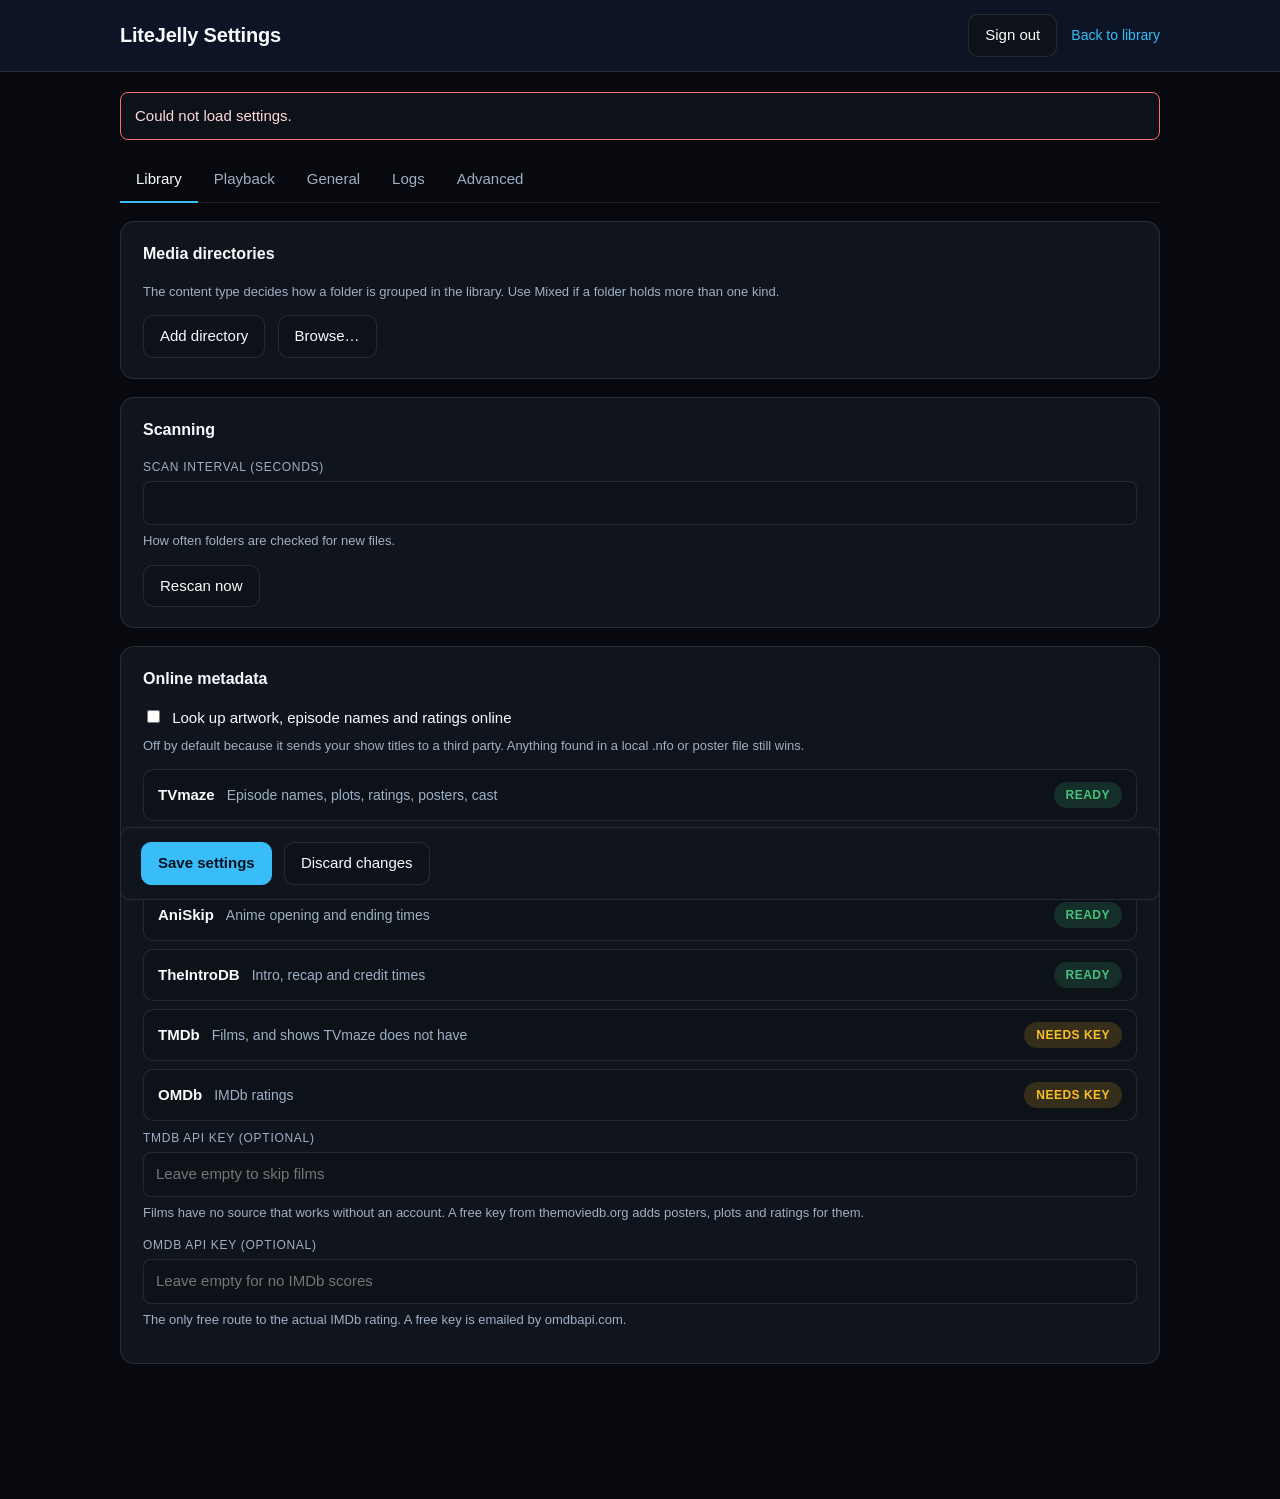
==== static/admin.html @ d5fb0f37 "Make the settings page look like the product it configures The admin page had its own palette, its o" ====
<!DOCTYPE html>
<html lang="en">
<head>
<meta charset="utf-8">
<meta name="viewport" content="width=device-width, initial-scale=1">
<meta name="robots" content="noindex">
<title>LiteJelly · Settings</title>
<link rel="stylesheet" href="/static/admin.css">
</head>
<body>
<header class="bar">
  <div class="bar-inner">
    <h1>LiteJelly Settings</h1>
    <div class="bar-actions">
      <span id="who" class="who" hidden></span>
      <button type="button" class="btn" id="sign-out" hidden>Sign out</button>
      <a class="link" href="/">Back to library</a>
    </div>
  </div>
</header>

<div id="gate" class="wrap" hidden>
  <section class="card gate-card">
    <form id="setup-form" hidden>
      <h2>Create the admin account</h2>
      <p class="hint">
        Choose the username and password used to reach these settings. Until
        this is done the library works, but nothing here can be changed.
      </p>
      <div class="field">
        <label for="setup-username">Username</label>
        <input type="text" id="setup-username" autocomplete="username" spellcheck="false">
      </div>
      <div class="field">
        <label for="setup-password">Password</label>
        <input type="password" id="setup-password" autocomplete="new-password">
        <p class="hint" id="setup-rule">At least 8 characters.</p>
      </div>
      <div class="field">
        <label for="setup-confirm">Confirm password</label>
        <input type="password" id="setup-confirm" autocomplete="new-password">
      </div>
      <button type="submit" class="btn primary">Create account</button>
      <p id="setup-error" class="gate-error" role="alert" hidden></p>
    </form>

    <div id="setup-remote" hidden>
      <h2>Finish setup on the server</h2>
      <p class="hint">
        No admin account exists yet. The first one has to be created on the
        machine running LiteJelly, so that nobody else on the network can claim
        it first. Open this page there and come back.
      </p>
    </div>

    <form id="login-form" hidden>
      <h2>Sign in</h2>
      <div class="field">
        <label for="login-username">Username</label>
        <input type="text" id="login-username" autocomplete="username" spellcheck="false">
      </div>
      <div class="field">
        <label for="login-password">Password</label>
        <input type="password" id="login-password" autocomplete="current-password">
      </div>
      <button type="submit" class="btn primary">Sign in</button>
      <p id="login-error" class="gate-error" role="alert" hidden></p>
    </form>
  </section>
</div>

<main id="main" class="wrap" hidden>

  <p id="setup" class="banner setup" hidden>
    <strong>Welcome.</strong> Add a media folder below and save. The library
    stays empty until you do.
  </p>
  <p id="banner" class="banner" hidden></p>

  <nav class="tabs" id="tabs" role="tablist">
    <button type="button" class="tab" role="tab" data-panel="panel-library" aria-selected="true">Library</button>
    <button type="button" class="tab" role="tab" data-panel="panel-playback" aria-selected="false">Playback</button>
    <button type="button" class="tab" role="tab" data-panel="panel-general" aria-selected="false">General</button>
    <button type="button" class="tab" role="tab" data-panel="panel-logs" aria-selected="false">Logs</button>
    <button type="button" class="tab" role="tab" data-panel="panel-advanced" aria-selected="false">Advanced</button>
  </nav>

  <form id="form">

    <!-- Library -->
    <div class="panel" id="panel-library" role="tabpanel">
      <section class="card">
        <h2>Media directories</h2>
        <p class="hint">
          The content type decides how a folder is grouped in the library. Use
          Mixed if a folder holds more than one kind.
        </p>
        <ul class="dirs" id="dirs"></ul>
        <div class="actions">
          <button type="button" class="btn" id="add-dir">Add directory</button>
          <button type="button" class="btn" id="browse">Browse…</button>
        </div>
      </section>

      <section class="card">
        <h2>Scanning</h2>
        <div class="field">
          <label for="scan_interval">Scan interval (seconds)</label>
          <input type="number" id="scan_interval" name="scan_interval" min="5" max="86400">
          <p class="hint">How often folders are checked for new files.</p>
        </div>
        <div class="actions">
          <button type="button" class="btn" id="rescan">Rescan now</button>
          <span id="rescan-status" class="save-status" role="status"></span>
        </div>
      </section>

      <section class="card">
        <h2>Online metadata</h2>
        <div class="field check">
          <label>
            <input type="checkbox" id="online_metadata" name="online_metadata">
            Look up artwork, episode names and ratings online
          </label>
          <p class="hint">
            Off by default because it sends your show titles to a third party.
            Anything found in a local .nfo or poster file still wins.
          </p>
        </div>

        <div id="providers">
          <div class="provider">
            <span class="provider-name">TVmaze</span>
            <span class="provider-role">Episode names, plots, ratings, posters, cast</span>
            <span class="pill ready">Ready</span>
          </div>
          <div class="provider">
            <span class="provider-name">AniList</span>
            <span class="provider-role">Anime titles, scores, cover art</span>
            <span class="pill ready">Ready</span>
          </div>
          <div class="provider">
            <span class="provider-name">AniSkip</span>
            <span class="provider-role">Anime opening and ending times</span>
            <span class="pill ready">Ready</span>
          </div>
          <div class="provider">
            <span class="provider-name">TheIntroDB</span>
            <span class="provider-role">Intro, recap and credit times</span>
            <span class="pill ready">Ready</span>
          </div>
          <div class="provider">
            <span class="provider-name">TMDb</span>
            <span class="provider-role">Films, and shows TVmaze does not have</span>
            <span class="pill needs-key" id="tmdb-status">Needs key</span>
          </div>
          <div class="provider">
            <span class="provider-name">OMDb</span>
            <span class="provider-role">IMDb ratings</span>
            <span class="pill needs-key" id="omdb-status">Needs key</span>
          </div>
        </div>

        <div class="field">
          <label for="tmdb_api_key">TMDb API key (optional)</label>
          <input type="text" id="tmdb_api_key" name="tmdb_api_key" spellcheck="false"
                 autocomplete="off" placeholder="Leave empty to skip films">
          <p class="hint">
            Films have no source that works without an account. A free key from
            themoviedb.org adds posters, plots and ratings for them.
          </p>
        </div>
        <div class="field">
          <label for="omdb_api_key">OMDb API key (optional)</label>
          <input type="text" id="omdb_api_key" name="omdb_api_key" spellcheck="false"
                 autocomplete="off" placeholder="Leave empty for no IMDb scores">
          <p class="hint">
            The only free route to the actual IMDb rating. A free key is
            emailed by omdbapi.com.
          </p>
        </div>
      </section>
    </div>

    <!-- Playback -->
    <div class="panel" id="panel-playback" role="tabpanel" hidden>
      <section class="card">
        <h2>Playback</h2>
        <div class="field check">
          <label>
            <input type="checkbox" id="allow_hevc_direct" name="allow_hevc_direct">
            Allow HEVC direct play
          </label>
          <p class="hint">
            Turn this on only if your TV decodes HEVC. When off, HEVC is
            re-encoded to H.264, which costs CPU but plays anywhere.
          </p>
        </div>
        <div class="field">
          <label for="tc_resolution">Default quality when transcoding</label>
          <select id="tc_resolution" name="resolution">
            <option value="1920x1080">1080p</option>
            <option value="1280x720">720p</option>
            <option value="854x480">480p</option>
            <option value="640x360">360p</option>
          </select>
          <p class="hint">
            Never upscales; smaller sources keep their own size. Viewers can
            still pick a different quality while watching.
          </p>
        </div>
      </section>
    </div>

    <!-- General -->
    <div class="panel" id="panel-general" role="tabpanel" hidden>
      <section class="card">
        <h2>Server</h2>
        <div class="field">
          <label for="server_name">Server name</label>
          <input type="text" id="server_name" name="server_name" maxlength="64">
          <p class="hint">Shown in the library header.</p>
        </div>
        <div class="row">
          <div class="field">
            <label for="host">Bind address</label>
            <input type="text" id="host" name="host">
            <p class="hint">Restart required. 0.0.0.0 listens on every interface.</p>
          </div>
          <div class="field">
            <label for="port">Port</label>
            <input type="number" id="port" name="port" min="1" max="65535">
            <p class="hint">Restart required.</p>
          </div>
        </div>
      </section>

      <section class="card">
        <h2>Admin account</h2>
        <p class="hint">
          These settings are reachable from any device on the network, so they
          are protected by this account rather than by where you are.
        </p>
        <!-- Not a <form>: this panel already sits inside one, and nesting
             forms makes the browser drop the inner element. -->
        <div id="account-fields">
          <div class="field">
            <label for="acct-username">Username</label>
            <input type="text" id="acct-username" autocomplete="username" spellcheck="false">
          </div>
          <div class="field">
            <label for="acct-current">Current password</label>
            <input type="password" id="acct-current" autocomplete="current-password">
          </div>
          <div class="row">
            <div class="field">
              <label for="acct-new">New password</label>
              <input type="password" id="acct-new" autocomplete="new-password">
            </div>
            <div class="field">
              <label for="acct-confirm">Confirm new password</label>
              <input type="password" id="acct-confirm" autocomplete="new-password">
            </div>
          </div>
          <button type="button" class="btn" id="acct-save">Update account</button>
          <span id="acct-status" class="save-status" role="status"></span>
          <p class="hint">Changing this signs out every other device.</p>
        </div>
      </section>

      <section class="card">
        <h2>Status</h2>
        <dl class="status">
          <dt>Version</dt><dd id="stat-version">—</dd>
          <dt>Videos indexed</dt><dd id="stat-videos">—</dd>
          <dt>ffmpeg</dt><dd id="stat-ffmpeg">—</dd>
          <dt>ffprobe</dt><dd id="stat-ffprobe">—</dd>
          <dt>Settings file</dt><dd id="stat-settings">—</dd>
        </dl>
      </section>
    </div>

    <!-- Logs -->
    <div class="panel" id="panel-logs" role="tabpanel" hidden>
      <section class="card">
        <h2>Detail level</h2>
        <div class="field">
          <label for="log_verbosity">Record</label>
          <select id="log_verbosity" name="log_verbosity">
            <option value="info">Normal — activity, warnings and errors</option>
            <option value="debug">Debug — plus diagnostic detail</option>
            <option value="trace">Trace — everything, very noisy</option>
          </select>
          <p class="hint">
            Warnings and errors are always recorded. Debug and trace are for
            chasing a specific problem; leave them off for day-to-day use.
            Takes effect immediately.
          </p>
        </div>
        <div class="field check">
          <label>
            <input type="checkbox" id="log_to_file" name="log_to_file">
            Write logs to a file
          </label>
          <p class="hint" id="log-path">Restart required to start or stop the file.</p>
        </div>
        <div class="field check">
          <label>
            <input type="checkbox" id="log_to_console" name="log_to_console">
            Also print logs to the terminal
          </label>
          <p class="hint">
            Off by default so the terminal stays quiet. Warnings and errors are
            printed either way. Takes effect immediately.
          </p>
        </div>
      </section>

      <section class="card">
        <h2>Recent logs</h2>
        <div class="log-tools">
          <label class="inline-field">
            <span>Show</span>
            <select id="log-filter">
              <option value="">Everything recorded</option>
              <option value="info">Info and above</option>
              <option value="warning">Warnings and errors</option>
              <option value="error">Errors only</option>
            </select>
          </label>
          <label class="inline-field">
            <span>Lines</span>
            <select id="log-lines">
              <option value="100">100</option>
              <option value="300" selected>300</option>
              <option value="1000">1000</option>
            </select>
          </label>
          <label class="inline-field checkbox">
            <input type="checkbox" id="log-auto">
            <span>Auto-refresh</span>
          </label>
          <button type="button" class="btn" id="log-refresh">Refresh</button>
          <button type="button" class="btn danger" id="log-clear">Clear log</button>
        </div>
        <pre class="log-view" id="log-view" tabindex="0" aria-live="off"></pre>
        <p class="hint" id="log-meta"></p>
      </section>
    </div>

    <!-- Advanced -->
    <div class="panel" id="panel-advanced" role="tabpanel" hidden>
      <p class="hint lead">
        The defaults suit most setups. Change these only if you are working
        around a specific problem.
      </p>

      <section class="card">
        <h2>Transcoding</h2>
        <div class="row">
          <div class="field">
            <label for="tc_preset">x264 preset</label>
            <select id="tc_preset" name="preset"></select>
            <p class="hint">Slower presets look better at the same bitrate.</p>
          </div>
          <div class="field">
            <label for="tc_crf">CRF</label>
            <input type="number" id="tc_crf" name="crf" min="0" max="51">
            <p class="hint">Lower is better quality. 18–24 is the useful range.</p>
          </div>
        </div>
        <div class="row">
          <div class="field">
            <label for="tc_max_video_bitrate">Max video bitrate</label>
            <input type="text" id="tc_max_video_bitrate" name="max_video_bitrate" placeholder="3000k">
          </div>
          <div class="field">
            <label for="tc_audio_bitrate">Audio bitrate</label>
            <input type="text" id="tc_audio_bitrate" name="audio_bitrate" placeholder="160k">
          </div>
        </div>
        <div class="row">
          <div class="field">
            <label for="tc_max_concurrent">Concurrent transcodes</label>
            <input type="number" id="tc_max_concurrent" name="max_concurrent" min="1" max="16">
            <p class="hint">Each one costs a large slice of CPU.</p>
          </div>
          <div class="field">
            <label for="thumbnail_workers">Thumbnail workers</label>
            <input type="number" id="thumbnail_workers" name="thumbnail_workers" min="1" max="16">
          </div>
        </div>
      </section>

      <section class="card">
        <h2>Streaming</h2>
        <div class="field">
          <label for="stream_buffer_mb">Stream buffer (MB)</label>
          <input type="number" id="stream_buffer_mb" name="stream_buffer_mb" min="1" max="512">
          <p class="hint">
            Read-ahead held in memory per active transcode. Raise it if playback
            stutters on a slow network; lower it on a memory-constrained device.
          </p>
        </div>
      </section>

      <section class="card">
        <h2>Log file</h2>
        <div class="row">
          <div class="field">
            <label for="log_max_mb">Rotate at (MB)</label>
            <input type="number" id="log_max_mb" name="log_max_mb" min="1" max="512">
          </div>
          <div class="field">
            <label for="log_backups">Old files to keep</label>
            <input type="number" id="log_backups" name="log_backups" min="0" max="20">
            <p class="hint">Restart required. 0 discards the log once it fills.</p>
          </div>
        </div>
      </section>

      <section class="card">
        <h2>ffmpeg</h2>
        <div class="field">
          <label for="ffmpeg_path">ffmpeg path</label>
          <input type="text" id="ffmpeg_path" name="ffmpeg_path" placeholder="Auto-detect">
        </div>
        <div class="field">
          <label for="ffprobe_path">ffprobe path</label>
          <input type="text" id="ffprobe_path" name="ffprobe_path" placeholder="Auto-detect">
          <p class="hint">Leave both empty to search next to the app, then bin/, then PATH.</p>
        </div>
      </section>
    </div>

    <div class="save-bar">
      <button type="submit" class="btn primary" id="save">Save settings</button>
      <button type="button" class="btn" id="reload">Discard changes</button>
      <span id="save-status" class="save-status" role="status"></span>
    </div>
  </form>
</main>

<div id="denied" class="wrap" hidden>
  <section class="card">
    <h2>Not available</h2>
    <p id="denied-message"></p>
  </section>
</div>

<div id="picker" class="modal" hidden>
  <div class="modal-box">
    <h2>Choose a directory</h2>
    <p class="picker-path" id="picker-path"></p>
    <ul class="picker-list" id="picker-list"></ul>
    <div class="actions">
      <button type="button" class="btn primary" id="picker-choose">Use this directory</button>
      <button type="button" class="btn" id="picker-cancel">Cancel</button>
    </div>
  </div>
</div>

<template id="tpl-dir">
  <li class="dir">
    <div class="field grow">
      <label>Path</label>
      <input type="text" class="dir-path" spellcheck="false">
    </div>
    <div class="field">
      <label>Content type</label>
      <select class="dir-type"></select>
    </div>
    <div class="field">
      <label>Label (optional)</label>
      <input type="text" class="dir-label" maxlength="48">
    </div>
    <button type="button" class="btn danger dir-remove">Remove</button>
  </li>
</template>

<template id="tpl-picker-item">
  <li><button type="button" class="picker-item"></button></li>
</template>

<script src="/static/admin.js"></script>
</body>
</html>
---- static/admin.css ----
/* Admin page. Denser than the TV UI because it is driven with a pointer, but
   it shares the library's palette and type: it configures the same product
   and should not look like a different one. Still avoids gap/inset/clamp so
   it renders on the same old engines as the player. */

:root {
  --bg: #07090e;
  --panel: #10141c;
  --panel-2: #0d1219;
  --line: rgba(255, 255, 255, 0.10);
  --text: #f8fafc;
  --muted: #9fb0c4;
  --accent: #38bdf8;
  --accent-ink: #04121f;
  --danger: #ff6b6b;
  --ok: #46c07a;
}

* { box-sizing: border-box; }

html, body {
  margin: 0;
  padding: 0;
  background: var(--bg);
  color: var(--text);
  font: 15px/1.5 -apple-system, BlinkMacSystemFont, "Segoe UI Variable Display",
    "Segoe UI", Roboto, "Helvetica Neue", Arial, "Noto Sans", sans-serif;
}

h1 { font-size: 18px; margin: 0; font-weight: 600; }
h2 { font-size: 15px; margin: 0 0 14px; font-weight: 600; letter-spacing: .02em; }

.bar {
  position: sticky;
  top: 0;
  z-index: 5;
  background: var(--panel);
  border-bottom: 1px solid var(--line);
}

.bar-inner {
  max-width: 940px;
  margin: 0 auto;
  padding: 14px 20px;
  display: flex;
  align-items: center;
  justify-content: space-between;
}

.link { color: var(--accent); text-decoration: none; font-size: 14px; }
.link:hover { text-decoration: underline; }

.bar-actions {
  display: flex;
  align-items: center;
}
.bar-actions > * { margin-left: 14px; }

.who {
  color: var(--muted);
  font-size: 13px;
}

.gate-card {
  max-width: 460px;
  margin: 40px auto 0;
}
.gate-card h2 { margin-bottom: 16px; }
.gate-card .btn { width: 100%; margin-top: 4px; }

.gate-error {
  margin: 14px 0 0;
  padding: 10px 12px;
  border: 1px solid var(--danger);
  border-radius: 6px;
  color: #ffd9d9;
  font-size: 14px;
}

.wrap { max-width: 940px; margin: 0 auto; padding: 20px; }

.card {
  background: var(--panel);
  border: 1px solid var(--line);
  border-radius: 10px;
  padding: 18px 20px;
  margin-bottom: 18px;
}

.banner {
  border-radius: 8px;
  padding: 12px 14px;
  margin: 0 0 18px;
  border: 1px solid var(--line);
  background: var(--panel-2);
}
.banner.error { border-color: var(--danger); color: #ffd9d9; }
.banner.warn { border-color: #b58b2f; color: #ffe8bd; }
.banner.setup { border-color: var(--accent); }

.tabs {
  display: flex;
  flex-wrap: wrap;
  border-bottom: 1px solid var(--line);
  margin-bottom: 18px;
}

.tab {
  background: none;
  border: 0;
  border-bottom: 2px solid transparent;
  color: var(--muted);
  font: inherit;
  padding: 10px 16px;
  margin-bottom: -1px;
  cursor: pointer;
}
.tab:hover { color: var(--text); }
.tab.active {
  color: var(--text);
  border-bottom-color: var(--accent);
}

.hint.lead { margin: 0 0 16px; }

.field { margin-bottom: 14px; }
.field.grow { flex: 1 1 auto; min-width: 220px; }
.field > label {
  display: block;
  font-size: 12px;
  text-transform: uppercase;
  letter-spacing: .06em;
  color: var(--muted);
  margin-bottom: 5px;
}
.field.check > label {
  text-transform: none;
  letter-spacing: 0;
  font-size: 15px;
  color: var(--text);
}

/* password was missing here, so every password field rendered as a white
   browser-default box on a dark card. */
input[type="text"],
input[type="password"],
input[type="number"],
input[type="search"],
input[type="email"],
select {
  width: 100%;
  background: var(--panel-2);
  color: var(--text);
  border: 1px solid var(--line);
  border-radius: 8px;
  padding: 10px 12px;
  font: inherit;
}

input:focus, select:focus, button:focus {
  outline: 2px solid var(--accent);
  outline-offset: 1px;
}

input[type="checkbox"] { margin-right: 8px; }

.hint { color: var(--muted); font-size: 13px; margin: 6px 0 0; }

.row { display: flex; flex-wrap: wrap; margin: 0 -8px; }
.row > .field { flex: 1 1 240px; padding: 0 8px; }

.dirs { list-style: none; margin: 0 0 14px; padding: 0; }

.dir {
  display: flex;
  flex-wrap: wrap;
  align-items: flex-end;
  margin: 0 -6px 12px;
  padding: 12px 6px 0;
  border-top: 1px solid var(--line);
}
.dir:first-child { border-top: 0; padding-top: 0; }
.dir > .field { padding: 0 6px; margin-bottom: 10px; }
.dir > .dir-remove { margin: 0 6px 10px; }

.btn {
  background: var(--panel-2);
  color: var(--text);
  border: 1px solid var(--line);
  border-radius: 6px;
  padding: 9px 16px;
  font: inherit;
  cursor: pointer;
}
.btn:hover { border-color: var(--accent); }
.btn.primary { background: var(--accent); border-color: var(--accent); color: #04121f; font-weight: 600; }
.btn.danger { border-color: #5a3436; color: var(--danger); }
.btn[disabled] { opacity: .55; cursor: default; }

.actions { margin-top: 4px; }
.actions .btn { margin-right: 8px; }

input[readonly] { color: var(--muted); }

/* Log viewer */
.log-tools {
  display: flex;
  flex-wrap: wrap;
  align-items: center;
  margin: 0 -6px 14px;
}
.log-tools > * { margin: 0 6px 8px; }

.inline-field {
  display: flex;
  align-items: center;
  color: var(--muted);
  font-size: 13px;
}
.inline-field > span { margin-right: 6px; }
.inline-field select { width: auto; }
.inline-field.checkbox > input { margin-right: 6px; }

.log-view {
  margin: 0 0 10px;
  padding: 12px 14px;
  max-height: 460px;
  overflow: auto;
  background: #0b0e12;
  border: 1px solid var(--line);
  border-radius: 8px;
  font-family: Consolas, "SF Mono", Menlo, monospace;
  font-size: 12.5px;
  line-height: 1.55;
  white-space: pre;
  color: var(--muted);
}

.log-line { display: block; }
.log-line.lvl-info { color: var(--text); }
.log-line.lvl-warning { color: #ffd08a; }
.log-line.lvl-error,
.log-line.lvl-critical { color: #ff9d9d; }
.log-line.lvl-debug,
.log-line.lvl-trace { color: #7f8c9b; }

.log-empty { color: var(--muted); font-style: italic; }

.save-bar {
  position: sticky;
  bottom: 0;
  background: var(--panel);
  border: 1px solid var(--line);
  border-radius: 10px;
  padding: 14px 20px;
  margin-bottom: 24px;
}
.save-bar .btn { margin-right: 8px; }
.save-status { color: var(--muted); font-size: 14px; }
.save-status.ok { color: var(--ok); }
.save-status.error { color: var(--danger); }

.status { margin: 0 0 16px; }
.status dt {
  color: var(--muted);
  font-size: 12px;
  text-transform: uppercase;
  letter-spacing: .06em;
}
.status dd { margin: 2px 0 10px; word-break: break-all; }

.modal {
  position: fixed;
  top: 0; right: 0; bottom: 0; left: 0;
  background: rgba(0, 0, 0, .65);
  z-index: 20;
  overflow: auto;
  padding: 40px 20px;
}
.modal-box {
  max-width: 620px;
  margin: 0 auto;
  background: var(--panel);
  border: 1px solid var(--line);
  border-radius: 10px;
  padding: 20px;
}
.picker-path {
  color: var(--muted);
  font-size: 13px;
  word-break: break-all;
  margin: 0 0 10px;
}
.picker-list {
  list-style: none;
  margin: 0 0 16px;
  padding: 0;
  max-height: 320px;
  overflow: auto;
  border: 1px solid var(--line);
  border-radius: 6px;
}
.picker-item {
  display: block;
  width: 100%;
  text-align: left;
  background: none;
  border: 0;
  border-bottom: 1px solid var(--line);
  color: var(--text);
  padding: 9px 12px;
  font: inherit;
  cursor: pointer;
}
.picker-item:hover { background: var(--panel-2); }

[hidden] { display: none !important; }


/* Pull the page onto the same surfaces as the library. */
.card {
  background: var(--panel);
  border: 1px solid var(--line);
  border-radius: 14px;
  padding: 20px 22px;
  margin-bottom: 18px;
}

.bar { background: rgba(15, 23, 42, 0.9); }

.bar-inner, .wrap { max-width: 1080px; }

h1 { font-size: 20px; font-weight: 700; letter-spacing: -0.01em; }
h2 { font-size: 16px; font-weight: 600; letter-spacing: 0; margin-bottom: 16px; }

.btn {
  border-radius: 10px;
  padding: 9px 16px;
}

.btn.primary {
  background: var(--accent);
  border-color: var(--accent);
  color: var(--accent-ink);
  font-weight: 700;
}

.tab { border-radius: 10px 10px 0 0; }

.tab.active { border-bottom-color: var(--accent); }

.field > label { font-size: 12px; }

.gate-card { max-width: 460px; }

/* Provider list on the Library tab. */
.provider {
  display: flex;
  align-items: center;
  justify-content: space-between;
  background: var(--panel-2);
  border: 1px solid var(--line);
  border-radius: 10px;
  padding: 12px 14px;
  margin-bottom: 8px;
}

.provider-name { font-weight: 600; }

.provider-role {
  color: var(--muted);
  font-size: 14px;
  margin-left: 12px;
  flex: 1 1 auto;
}

.pill {
  font-size: 12px;
  font-weight: 700;
  letter-spacing: 0.04em;
  text-transform: uppercase;
  border-radius: 99px;
  padding: 4px 12px;
  white-space: nowrap;
}

.pill.ready { background: rgba(70, 192, 122, 0.16); color: var(--ok); }
.pill.needs-key { background: rgba(251, 191, 36, 0.16); color: #fbbf24; }
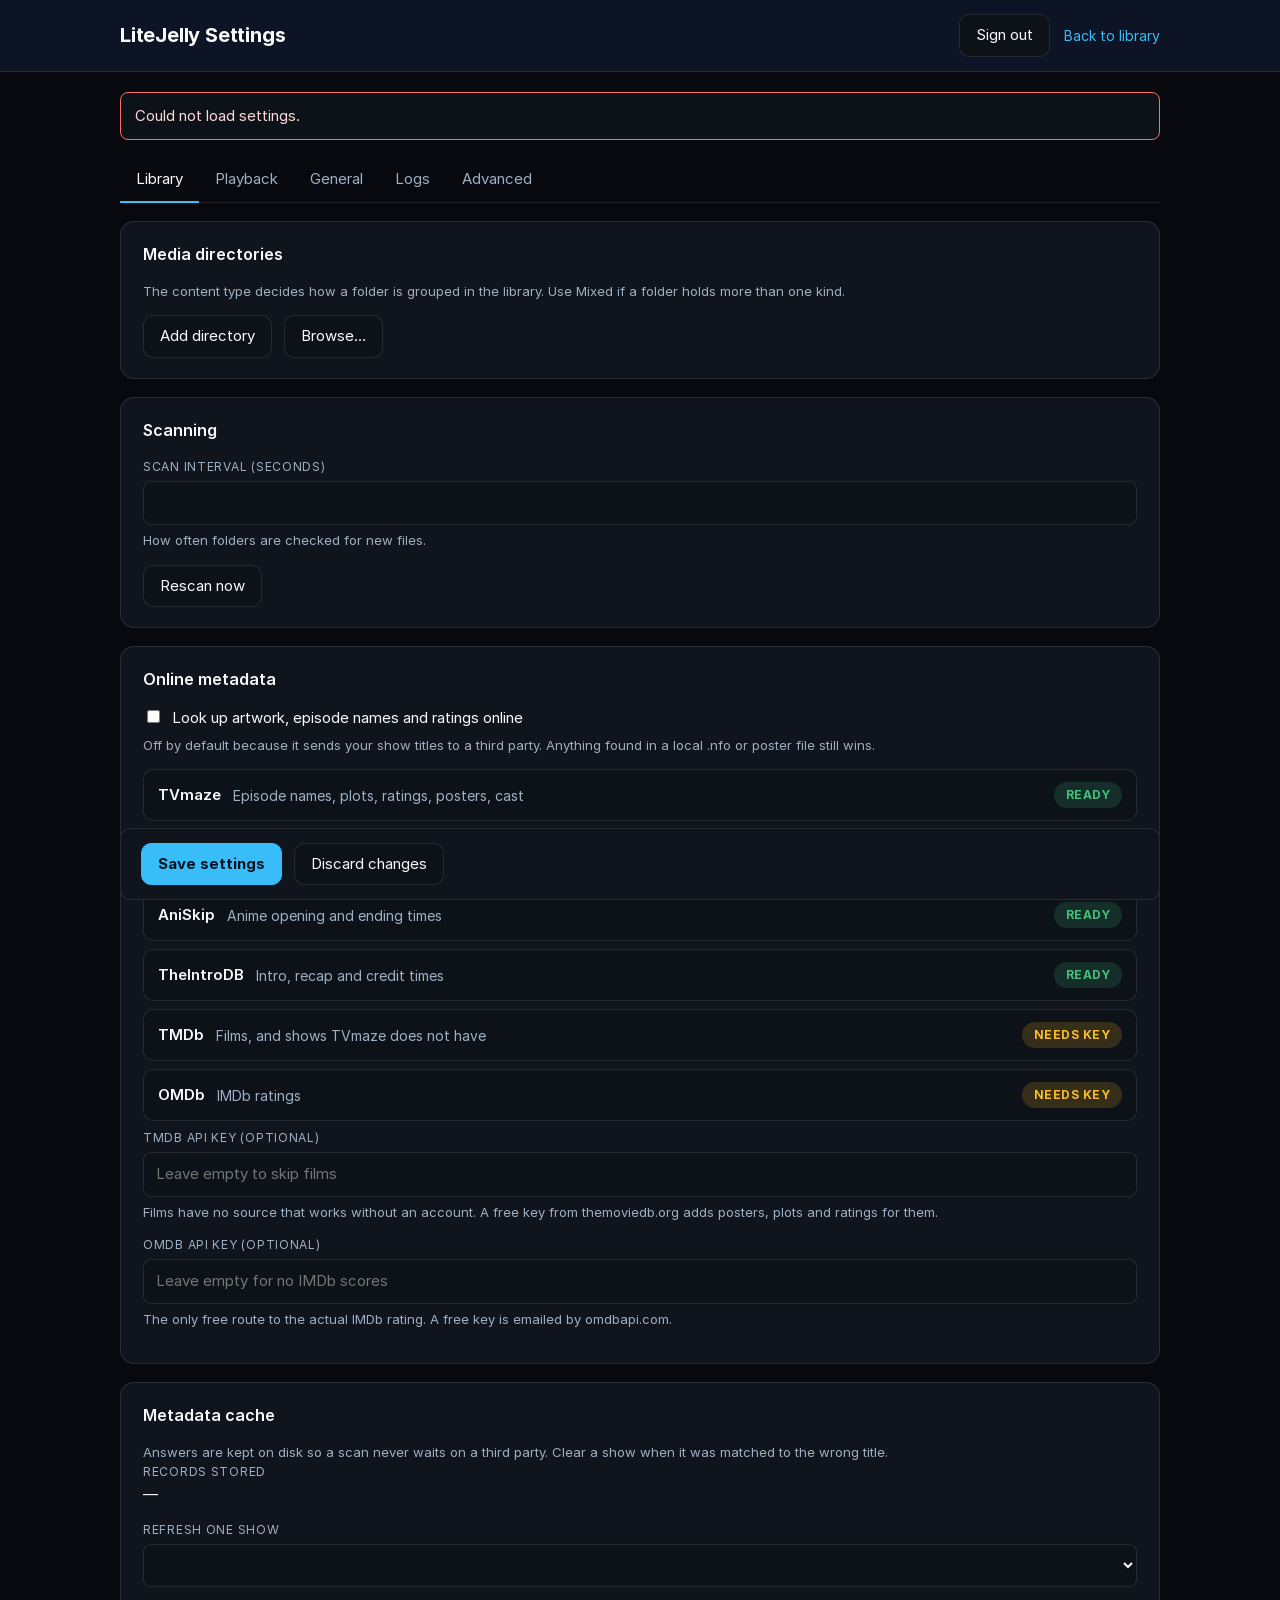
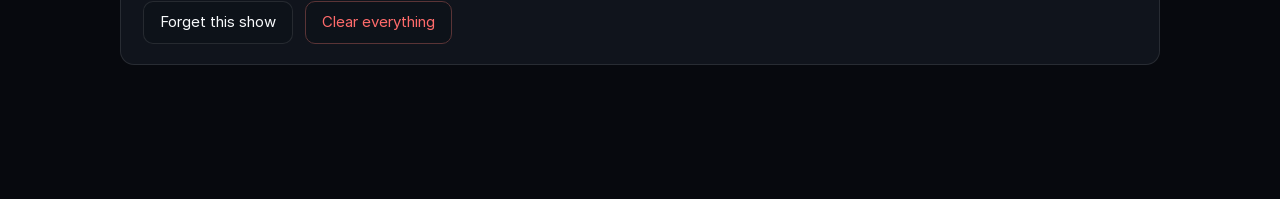
==== commit 0fce0db3: "Make a settings file something you can keep, and a bad match something you can undo Everything on th" ====
--- a/static/admin.html
+++ b/static/admin.html
@@ -180,6 +180,26 @@
           </p>
         </div>
       </section>
+
+      <section class="card">
+        <h2>Metadata cache</h2>
+        <p class="hint">
+          Answers are kept on disk so a scan never waits on a third party.
+          Clear a show when it was matched to the wrong title.
+        </p>
+        <dl class="status">
+          <dt>Records stored</dt><dd id="meta-count">—</dd>
+        </dl>
+        <div class="field">
+          <label for="meta-show">Refresh one show</label>
+          <select id="meta-show"></select>
+        </div>
+        <div class="actions">
+          <button type="button" class="btn" id="meta-forget">Forget this show</button>
+          <button type="button" class="btn danger" id="meta-clear">Clear everything</button>
+          <span id="meta-status" class="save-status" role="status"></span>
+        </div>
+      </section>
     </div>
 
     <!-- Playback -->
@@ -265,6 +285,20 @@
           <button type="button" class="btn" id="acct-save">Update account</button>
           <span id="acct-status" class="save-status" role="status"></span>
           <p class="hint">Changing this signs out every other device.</p>
+        </div>
+      </section>
+
+      <section class="card">
+        <h2>Backup</h2>
+        <p class="hint">
+          Everything on these tabs, as a file. The admin username and password
+          are stored separately and are never included.
+        </p>
+        <div class="actions">
+          <button type="button" class="btn" id="settings-export">Download settings</button>
+          <button type="button" class="btn" id="settings-import">Restore from file</button>
+          <input type="file" id="settings-file" accept="application/json,.json" hidden>
+          <span id="backup-status" class="save-status" role="status"></span>
         </div>
       </section>
 
--- a/static/admin.css
+++ b/static/admin.css
@@ -15,6 +15,30 @@
   --danger: #ff6b6b;
   --ok: #46c07a;
 }
+/* Same self-hosted Inter as the library, declared again because this page
+   loads its own stylesheet. Static weights: the variable file needs Chrome 62
+   and the target television is older. */
+@font-face {
+  font-family: "Inter";
+  font-style: normal;
+  font-weight: 400;
+  font-display: swap;
+  src: url("/static/fonts/Inter-Regular.woff2") format("woff2");
+}
+@font-face {
+  font-family: "Inter";
+  font-style: normal;
+  font-weight: 600;
+  font-display: swap;
+  src: url("/static/fonts/Inter-SemiBold.woff2") format("woff2");
+}
+@font-face {
+  font-family: "Inter";
+  font-style: normal;
+  font-weight: 700;
+  font-display: swap;
+  src: url("/static/fonts/Inter-Bold.woff2") format("woff2");
+}
 
 * { box-sizing: border-box; }
 
@@ -23,8 +47,9 @@
   padding: 0;
   background: var(--bg);
   color: var(--text);
-  font: 15px/1.5 -apple-system, BlinkMacSystemFont, "Segoe UI Variable Display",
-    "Segoe UI", Roboto, "Helvetica Neue", Arial, "Noto Sans", sans-serif;
+  font: 15px/1.5 "Inter", -apple-system, BlinkMacSystemFont,
+    "Segoe UI Variable Display", "Segoe UI", Roboto, "Helvetica Neue", Arial,
+    "Noto Sans", sans-serif;
 }
 
 h1 { font-size: 18px; margin: 0; font-weight: 600; }
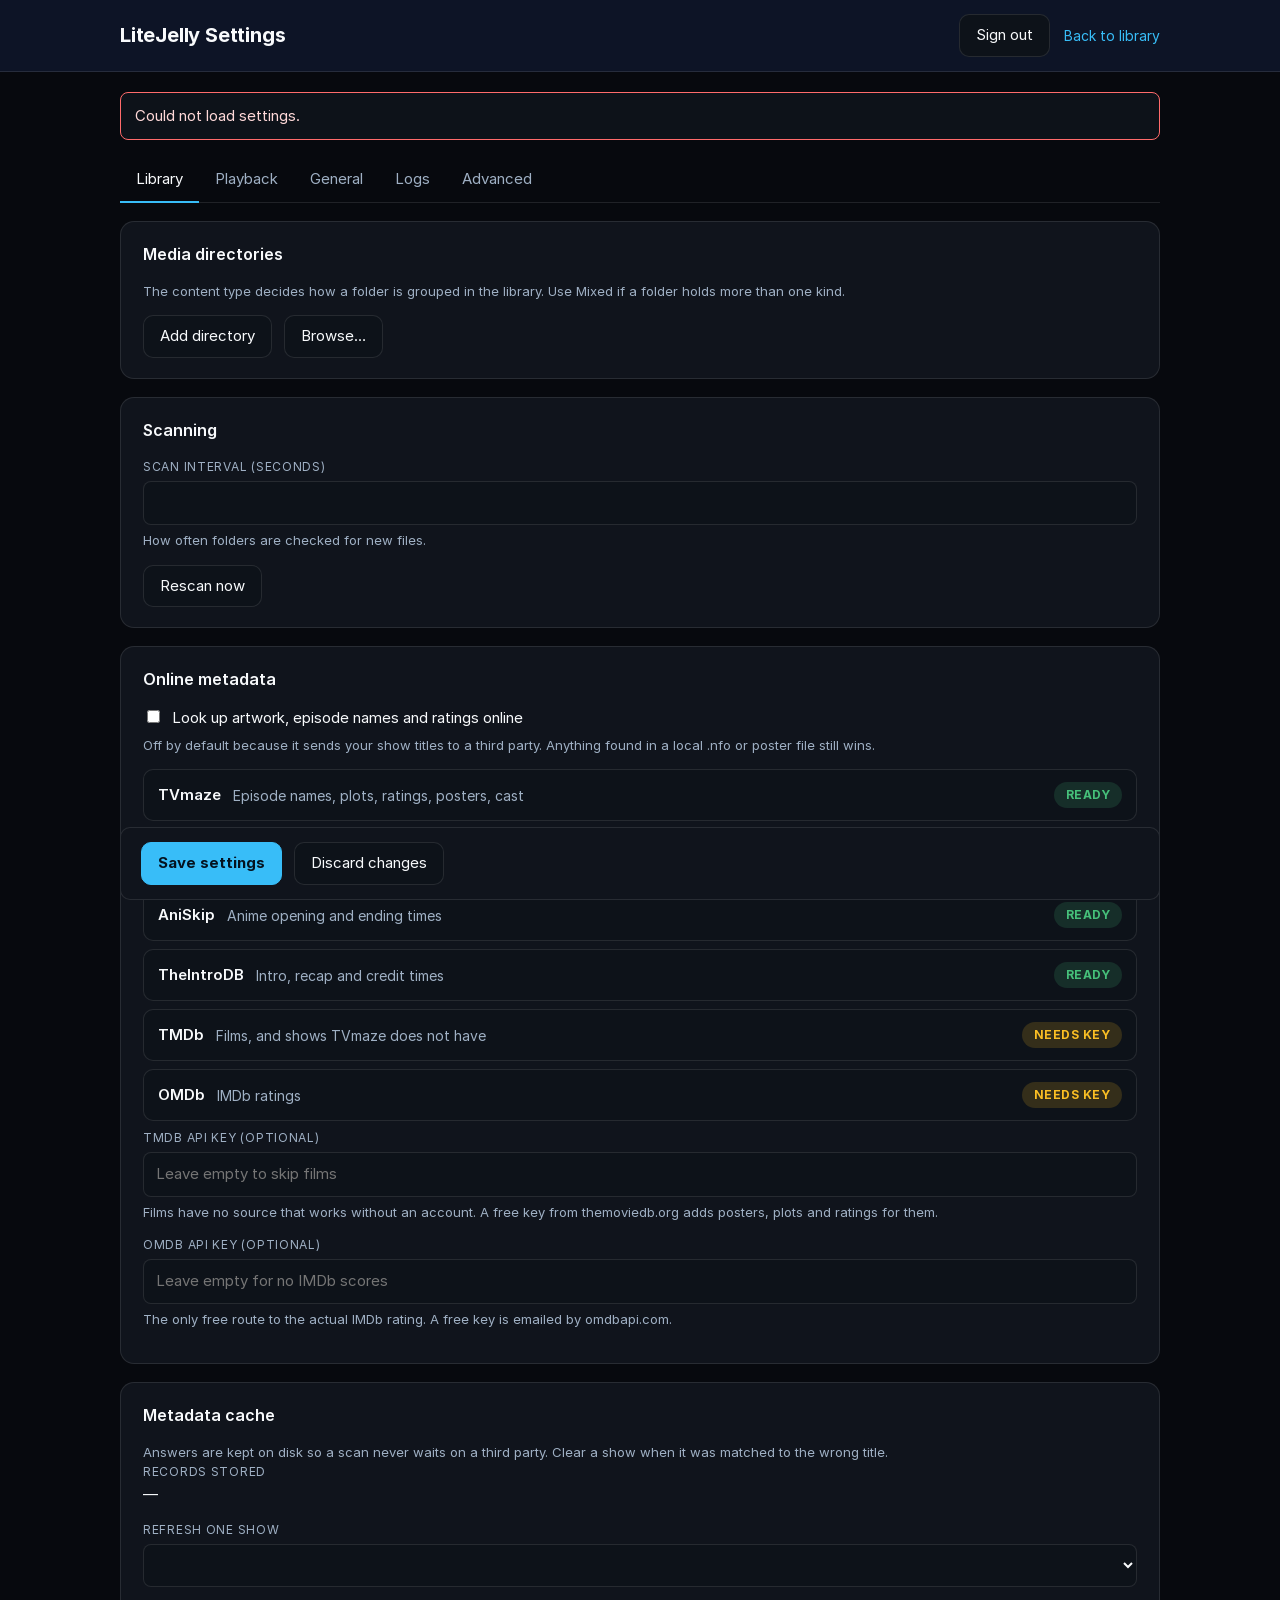
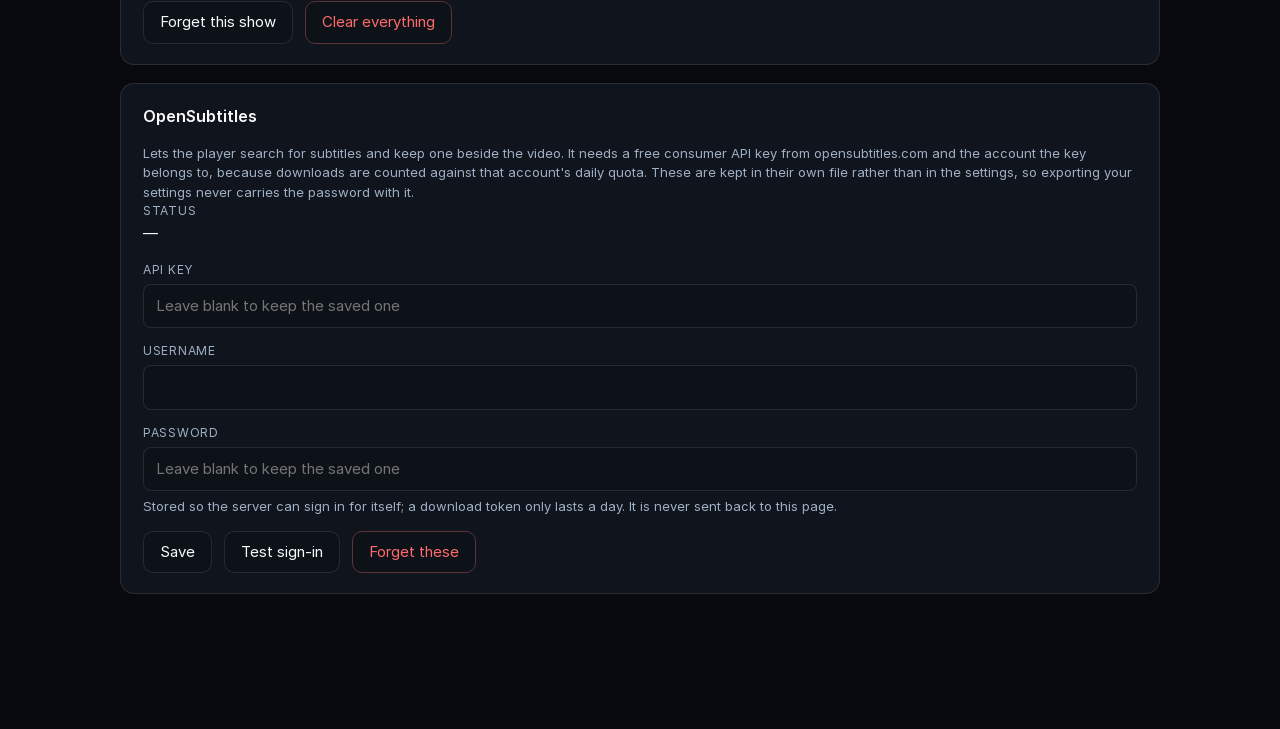
==== commit 84f836bd: "Find a subtitle without leaving the sofa Adding a file covered the case where you already have one. " ====
--- a/static/admin.html
+++ b/static/admin.html
@@ -200,6 +200,45 @@
           <span id="meta-status" class="save-status" role="status"></span>
         </div>
       </section>
+
+      <section class="card">
+        <h2>OpenSubtitles</h2>
+        <p class="hint">
+          Lets the player search for subtitles and keep one beside the video.
+          It needs a free consumer API key from opensubtitles.com and the
+          account the key belongs to, because downloads are counted against
+          that account's daily quota. These are kept in their own file rather
+          than in the settings, so exporting your settings never carries the
+          password with it.
+        </p>
+        <dl class="status">
+          <dt>Status</dt><dd id="os-state">—</dd>
+        </dl>
+        <div class="field">
+          <label for="os_api_key">API key</label>
+          <input type="password" id="os_api_key" autocomplete="off"
+                 placeholder="Leave blank to keep the saved one">
+        </div>
+        <div class="field">
+          <label for="os_username">Username</label>
+          <input type="text" id="os_username" autocomplete="off">
+        </div>
+        <div class="field">
+          <label for="os_password">Password</label>
+          <input type="password" id="os_password" autocomplete="new-password"
+                 placeholder="Leave blank to keep the saved one">
+          <p class="hint">
+            Stored so the server can sign in for itself; a download token only
+            lasts a day. It is never sent back to this page.
+          </p>
+        </div>
+        <div class="actions">
+          <button type="button" class="btn" id="os-save">Save</button>
+          <button type="button" class="btn" id="os-test">Test sign-in</button>
+          <button type="button" class="btn danger" id="os-forget">Forget these</button>
+          <span id="os-status" class="save-status" role="status"></span>
+        </div>
+      </section>
     </div>
 
     <!-- Playback -->
@@ -227,6 +266,52 @@
           <p class="hint">
             Never upscales; smaller sources keep their own size. Viewers can
             still pick a different quality while watching.
+          </p>
+        </div>
+      </section>
+
+      <section class="card">
+        <h2>Encoder</h2>
+        <div class="field">
+          <label for="tc_hwaccel">Use hardware for encoding</label>
+          <select id="tc_hwaccel" name="hwaccel"></select>
+          <p class="hint">
+            Hardware is not automatically faster: on one laptop the software
+            encoder beat Quick Sync, 7.2x against 5.4x. Test before trusting
+            it. Auto measures once in the background and keeps the quickest.
+          </p>
+        </div>
+        <div class="actions">
+          <button type="button" class="btn" id="encoder-test">Test this encoder</button>
+          <span id="encoder-status" class="save-status" role="status"></span>
+        </div>
+        <p class="hint">
+          The test encodes ten seconds of test pattern and reports how many
+          times faster than real time it managed. Anything under about 1.5x
+          will struggle to keep up with playback.
+        </p>
+      </section>
+
+      <section class="card">
+        <h2>Scrub previews</h2>
+        <div class="field check">
+          <label>
+            <input type="checkbox" id="trickplay" name="trickplay">
+            Show a picture while seeking
+          </label>
+          <p class="hint">
+            One sheet of small frames is built per file the first time it is
+            played, in the background. Measured on a desktop: about seven
+            seconds and 224 KB for a 24 minute episode.
+          </p>
+        </div>
+        <div class="field">
+          <label for="trickplay_interval">Seconds between preview frames</label>
+          <input type="number" id="trickplay_interval" name="trickplay_interval"
+                 min="2" max="120">
+          <p class="hint">
+            Smaller means a finer preview and a larger sheet. Existing sheets
+            are rebuilt on next play after a change.
           </p>
         </div>
       </section>
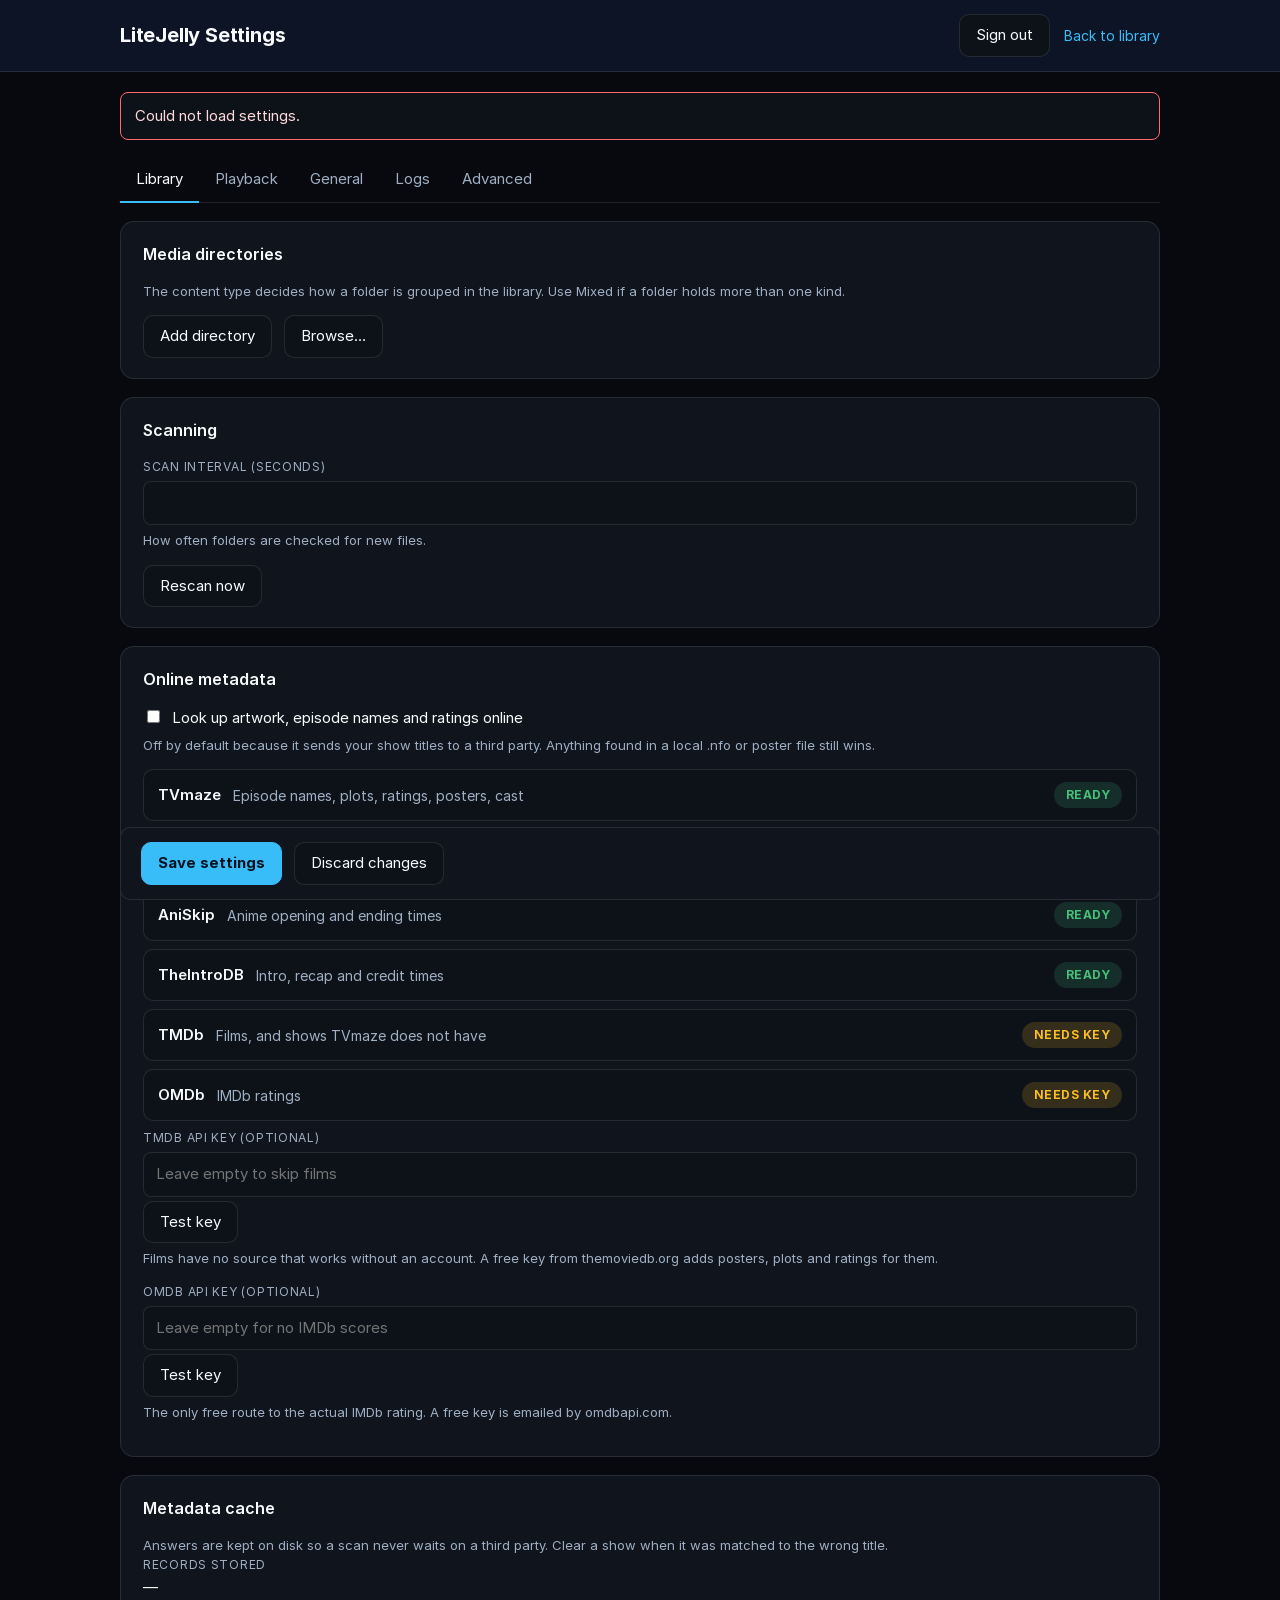
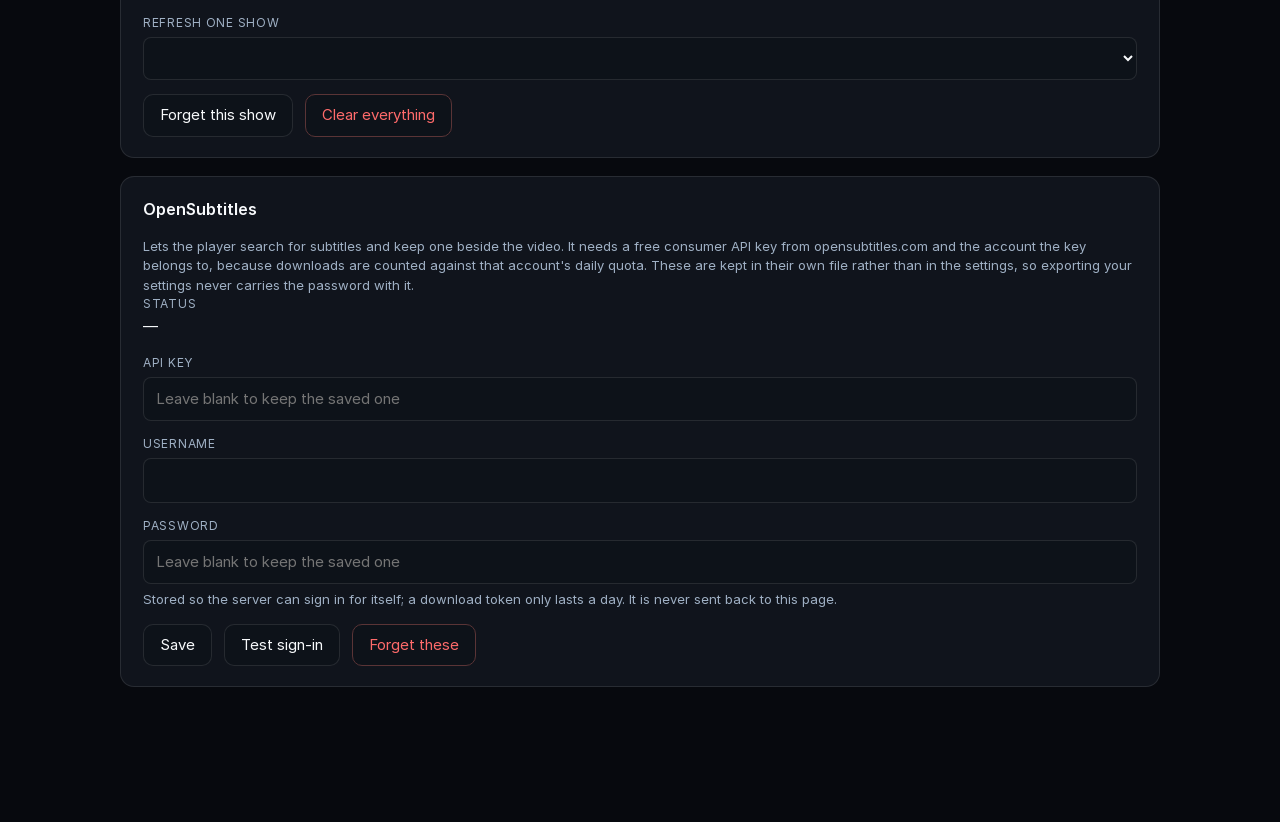
==== commit 11d1d969: "Call API keys ready only after the provider accepts them The TMDb and OMDb pills turned Ready as soo" ====
--- a/static/admin.html
+++ b/static/admin.html
@@ -165,6 +165,10 @@
           <label for="tmdb_api_key">TMDb API key (optional)</label>
           <input type="text" id="tmdb_api_key" name="tmdb_api_key" spellcheck="false"
                  autocomplete="off" placeholder="Leave empty to skip films">
+          <div class="actions">
+            <button type="button" class="btn" id="tmdb-test">Test key</button>
+            <span id="tmdb-check" class="save-status" role="status"></span>
+          </div>
           <p class="hint">
             Films have no source that works without an account. A free key from
             themoviedb.org adds posters, plots and ratings for them.
@@ -174,6 +178,10 @@
           <label for="omdb_api_key">OMDb API key (optional)</label>
           <input type="text" id="omdb_api_key" name="omdb_api_key" spellcheck="false"
                  autocomplete="off" placeholder="Leave empty for no IMDb scores">
+          <div class="actions">
+            <button type="button" class="btn" id="omdb-test">Test key</button>
+            <span id="omdb-check" class="save-status" role="status"></span>
+          </div>
           <p class="hint">
             The only free route to the actual IMDb rating. A free key is
             emailed by omdbapi.com.
--- a/static/admin.css
+++ b/static/admin.css
@@ -411,3 +411,5 @@
 
 .pill.ready { background: rgba(70, 192, 122, 0.16); color: var(--ok); }
 .pill.needs-key { background: rgba(251, 191, 36, 0.16); color: #fbbf24; }
+.pill.unchecked { background: rgba(148, 163, 184, 0.16); color: var(--muted); }
+.pill.rejected { background: rgba(248, 113, 113, 0.16); color: var(--danger); }
